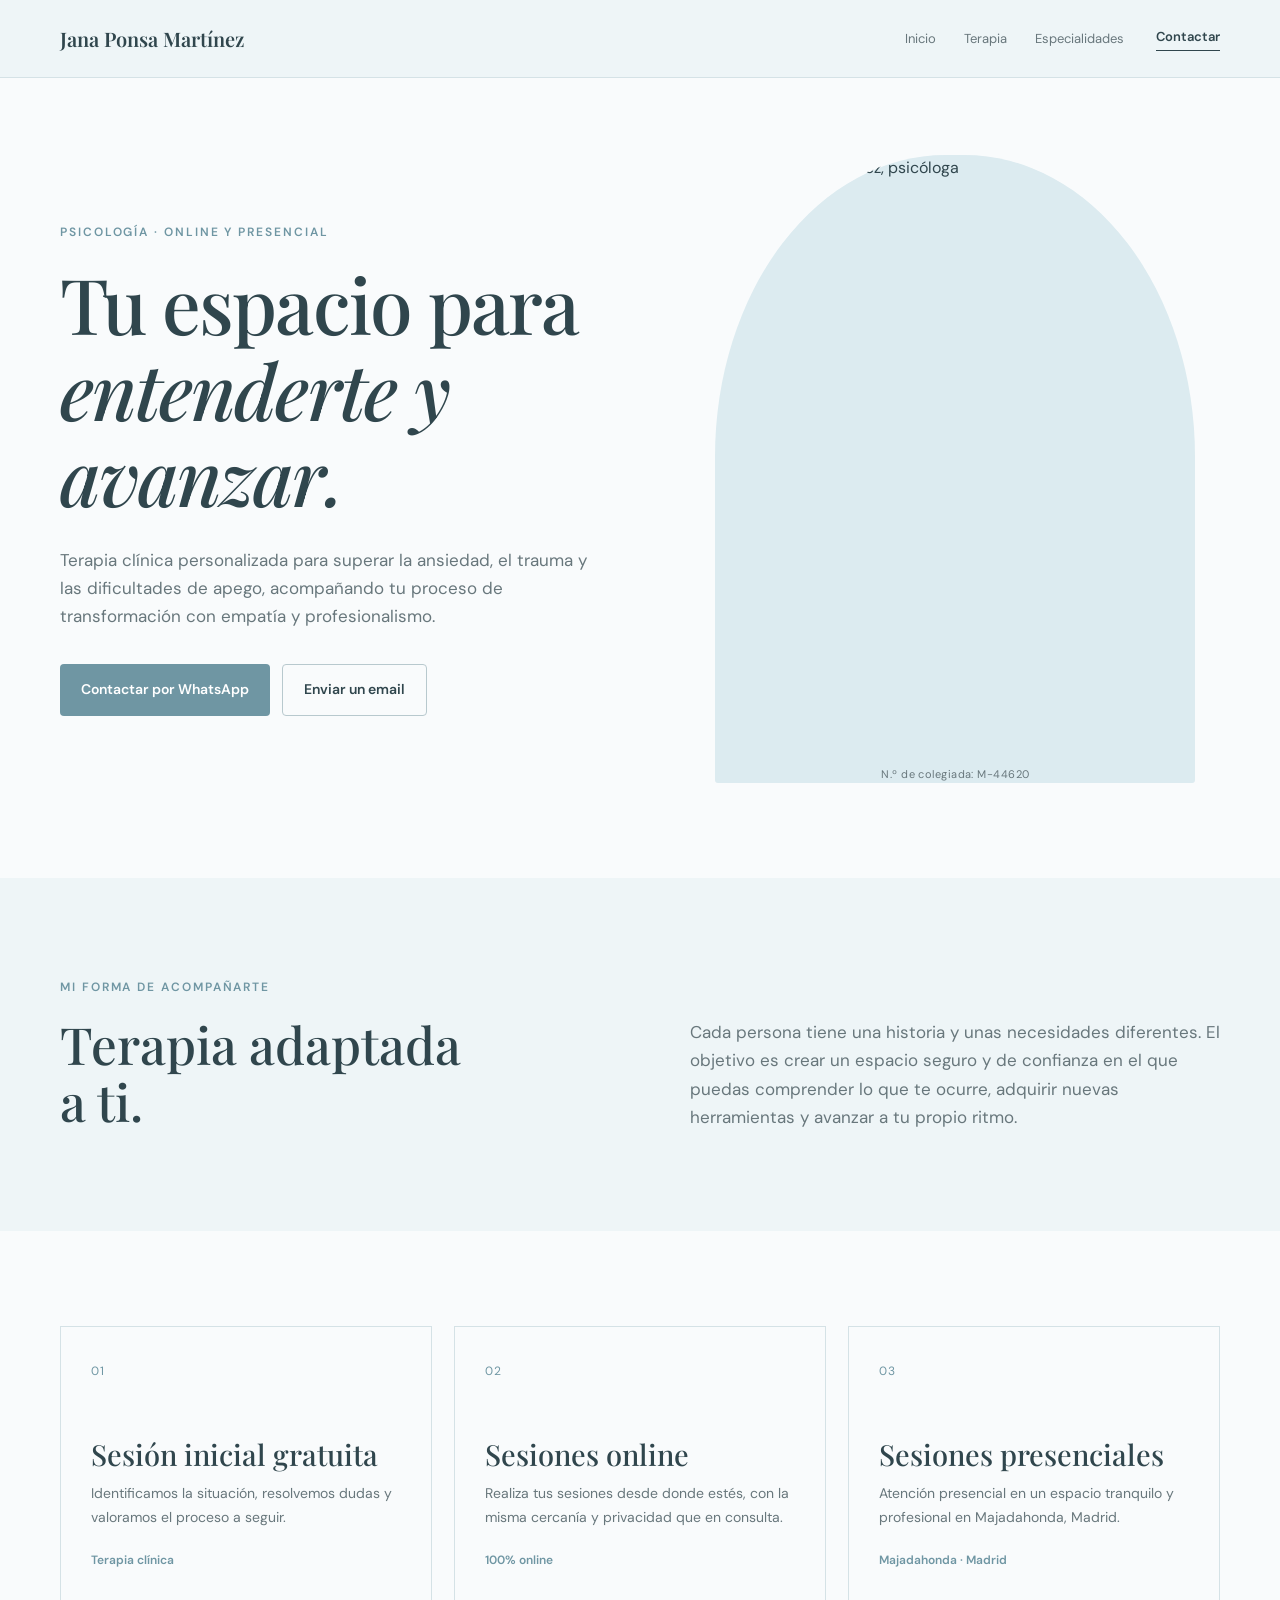
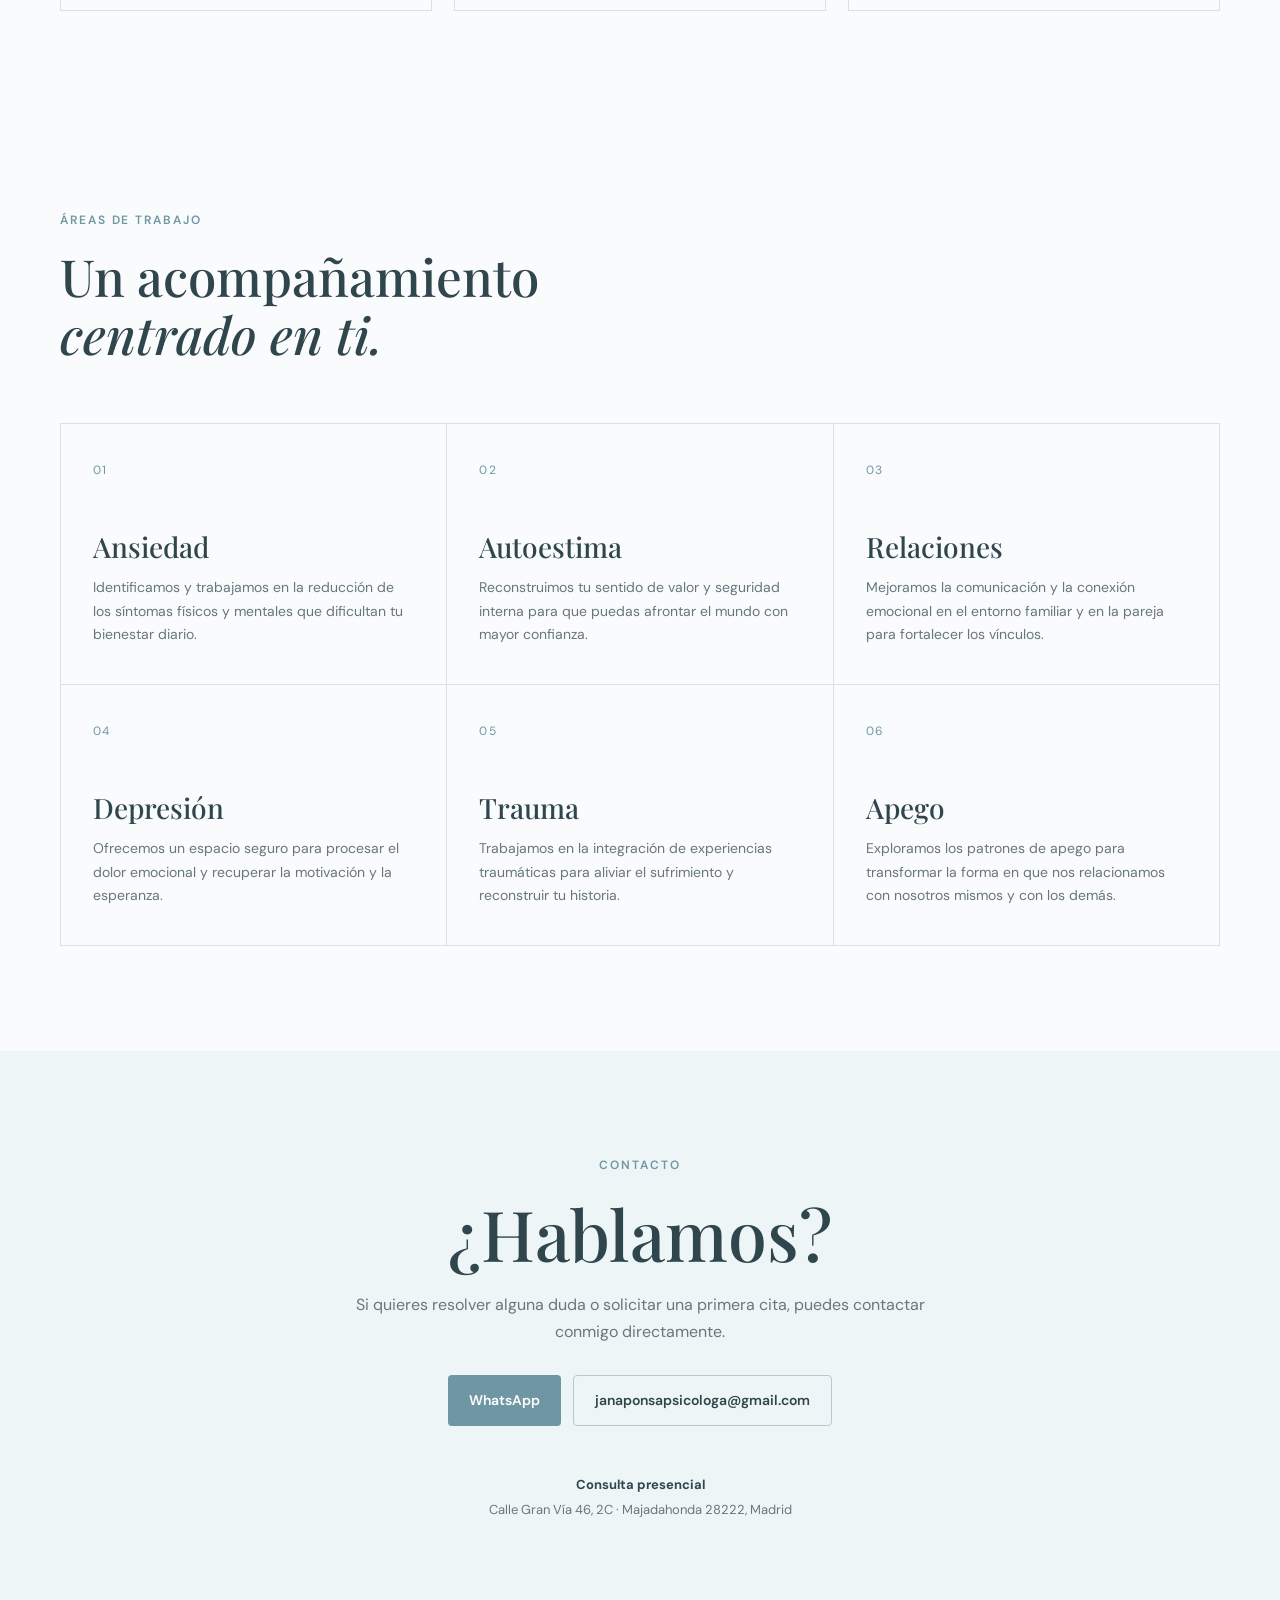
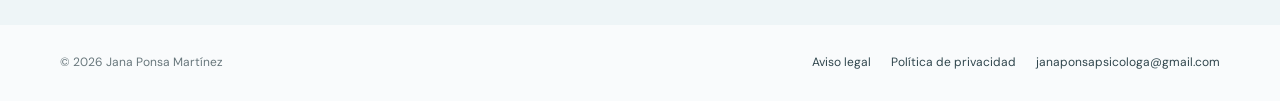
==== index.html @ 591b1817 "Add files via upload index.html + style.css" ====
<!DOCTYPE html>
<html lang="es">

<head>
    <meta charset="UTF-8">
    <meta name="viewport" content="width=device-width, initial-scale=1.0">

    <meta
        name="description"
        content="Jana Ponsa Martínez — Psicóloga. Terapia clínica online y presencial en Majadahonda, Madrid."
    >

    <title>Jana Ponsa Martínez | Psicóloga</title>

    <link rel="preconnect" href="https://fonts.googleapis.com">
    <link rel="preconnect" href="https://fonts.gstatic.com" crossorigin>

    <link
        href="https://fonts.googleapis.com/css2?family=DM+Sans:wght@400;500;600&family=Playfair+Display:wght@500;600&display=swap"
        rel="stylesheet"
    >

    <link rel="stylesheet" href="style.css">
</head>

<body>

    <!-- CABECERA / MENÚ -->
    <header class="nav">
        <a class="brand" href="#inicio">
            Jana Ponsa Martínez
        </a>

        <nav class="nav-menu">
            <a href="#inicio">Inicio</a>
            <a href="#terapia">Terapia</a>
            <a href="#especialidades">Especialidades</a>
        </nav>

        <a class="nav-contact" href="#contacto">
            Contactar
        </a>
    </header>

    <main>

        <!-- SECCIÓN PRINCIPAL -->
        <section class="hero" id="inicio">
            <div class="hero-copy">
                <p class="eyebrow">
                    PSICOLOGÍA · ONLINE Y PRESENCIAL
                </p>

                <h1>
                    Tu espacio para<br>
                    <em>entenderte y avanzar.</em>
                </h1>

                <p class="lead">
                    Terapia clínica personalizada para superar la ansiedad,
                    el trauma y las dificultades de apego, acompañando tu
                    proceso de transformación con empatía y profesionalismo.
                </p>

                <div class="actions">
                    <a
                        class="button primary"
                        href="https://w.app/janaponsa"
                        target="_blank"
                        rel="noopener"
                    >
                        Contactar por WhatsApp
                    </a>

                    <a
                        class="button secondary"
                        href="mailto:janaponsapsicologa@gmail.com"
                    >
                        Enviar un email
                    </a>
                </div>
            </div>

            <div class="hero-photo">
                <div class="photo-frame">
                    <img
                        src="assets/jana-ponsa.png"
                        alt="Jana Ponsa Martínez, psicóloga"
                    >

                    <p class="license-number">
                        N.º de colegiada: M-44620
                    </p>
                </div>
            </div>
        </section>

        <!-- INTRODUCCIÓN / FORMA DE TRABAJAR -->
        <section class="intro" id="terapia">
            <div>
                <p class="eyebrow">
                    MI FORMA DE ACOMPAÑARTE
                </p>

                <h2>
                    Terapia adaptada<br>
                    a ti.
                </h2>
            </div>

            <p class="intro-text">
                Cada persona tiene una historia y unas necesidades diferentes.
                El objetivo es crear un espacio seguro y de confianza en el
                que puedas comprender lo que te ocurre, adquirir nuevas
                herramientas y avanzar a tu propio ritmo.
            </p>
        </section>

        <!-- SERVICIOS / TIPO DE SESIONES -->
        <section class="services">
            <article class="service">
                <span class="number">01</span>

                <h3>Sesión inicial gratuita</h3>

                <p>
                    Identificamos la situación, resolvemos dudas y valoramos
                    el proceso a seguir.
                </p>

                <span class="tag">
                    Terapia clínica
                </span>
            </article>

            <article class="service">
                <span class="number">02</span>

                <h3>Sesiones online</h3>

                <p>
                    Realiza tus sesiones desde donde estés, con la misma
                    cercanía y privacidad que en consulta.
                </p>

                <span class="tag">
                    100% online
                </span>
            </article>

            <article class="service">
                <span class="number">03</span>

                <h3>Sesiones presenciales</h3>

                <p>
                    Atención presencial en un espacio tranquilo y profesional
                    en Majadahonda, Madrid.
                </p>

                <span class="tag">
                    Majadahonda · Madrid
                </span>
            </article>
        </section>

        <!-- ESPECIALIDADES -->
        <section class="specialties" id="especialidades">
            <div class="specialties-header">
                <p class="eyebrow">
                    ÁREAS DE TRABAJO
                </p>

                <h2>
                    Un acompañamiento<br>
                    <em>centrado en ti.</em>
                </h2>
            </div>

            <div class="specialties-grid">

                <article class="specialty">
                    <span class="number">01</span>

                    <h3>Ansiedad</h3>

                    <p>
                        Identificamos y trabajamos en la reducción de los
                        síntomas físicos y mentales que dificultan tu
                        bienestar diario.
                    </p>
                </article>

                <article class="specialty">
                    <span class="number">02</span>

                    <h3>Autoestima</h3>

                    <p>
                        Reconstruimos tu sentido de valor y seguridad interna
                        para que puedas afrontar el mundo con mayor confianza.
                    </p>
                </article>

                <article class="specialty">
                    <span class="number">03</span>

                    <h3>Relaciones</h3>

                    <p>
                        Mejoramos la comunicación y la conexión emocional
                        en el entorno familiar y en la pareja para fortalecer
                        los vínculos.
                    </p>
                </article>

                <article class="specialty">
                    <span class="number">04</span>

                    <h3>Depresión</h3>

                    <p>
                        Ofrecemos un espacio seguro para procesar el dolor
                        emocional y recuperar la motivación y la esperanza.
                    </p>
                </article>

                <article class="specialty">
                    <span class="number">05</span>

                    <h3>Trauma</h3>

                    <p>
                        Trabajamos en la integración de experiencias
                        traumáticas para aliviar el sufrimiento y reconstruir
                        tu historia.
                    </p>
                </article>

                <article class="specialty">
                    <span class="number">06</span>

                    <h3>Apego</h3>

                    <p>
                        Exploramos los patrones de apego para transformar
                        la forma en que nos relacionamos con nosotros mismos
                        y con los demás.
                    </p>
                </article>

            </div>
        </section>

        <!-- CONTACTO -->
        <section class="contact" id="contacto">
            <p class="eyebrow">
                CONTACTO
            </p>

            <h2>
                ¿Hablamos?
            </h2>

            <p>
                Si quieres resolver alguna duda o solicitar una primera cita,
                puedes contactar conmigo directamente.
            </p>

            <div class="actions centered">
                <a
                    class="button primary"
                    href="https://2.app/janaponsa"
                    target="_blank"
                    rel="noopener"
                >
                    WhatsApp
                </a>

                <a
                    class="button secondary"
                    href="mailto:janaponsapsicologa@gmail.com"
                >
                    janaponsapsicologa@gmail.com
                </a>
            </div>

            <div class="address">
                <strong>Consulta presencial</strong>

                <span>
                    Calle Gran Vía 46, 2C · Majadahonda 28222, Madrid
                </span>
            </div>
        </section>

    </main>

    <!-- PIE DE PÁGINA -->
    <footer>
        <span>
            © 2026 Jana Ponsa Martínez
        </span>

        <div class="footer-links">
            <a href="#aviso-legal">
                Aviso legal
            </a>

            <a href="#privacidad">
                Política de privacidad
            </a>

            <a href="mailto:janaponsapsicologa@gmail.com">
                janaponsapsicologa@gmail.com
            </a>
        </div>
    </footer>

    <!--
        PENDIENTE:
        Crear las páginas de Aviso Legal y Política de Privacidad.
    -->

</body>

</html>
---- style.css ----
/* ============================================================
   CONFIGURACIÓN GENERAL
   ============================================================ */

* {
    box-sizing: border-box;
}

html {
    scroll-behavior: smooth;
}

body {
    margin: 0;
    color: var(--ink);
    background: var(--paper);
    font-family: "DM Sans", sans-serif;
    line-height: 1.65;
}

a {
    color: inherit;
    text-decoration: none;
}


/* ============================================================
   PALETA DE COLORES
   ============================================================ */

:root {
    --ink: #30464D;
    --muted: #68777C;
    --cream: #EEF5F7;
    --paper: #F9FBFC;
    --sage: #DCEBF0;
    --sage-dark: #6F96A3;
    --line: #D5E2E6;
    --white: #FFFFFF;
}


/* ============================================================
   CABECERA / MENÚ
   ============================================================ */

.nav {
    position: fixed;
    top: 0;
    left: 0;
    z-index: 1000;

    width: 100%;
    height: 78px;
    padding: 0 max(24px, calc((100% - 1160px) / 2));

    display: flex;
    align-items: center;
    justify-content: space-between;

    background: rgba(238, 245, 247, 0.96);
    border-bottom: 1px solid var(--line);

    backdrop-filter: blur(8px);
}

.brand {
    font-family: "Playfair Display", serif;
    font-size: 20px;
    font-weight: 600;
    white-space: nowrap;
}

.nav-menu {
    display: flex;
    align-items: center;
    gap: 28px;

    margin-left: auto;
    margin-right: 32px;
}

.nav-menu a {
    font-size: 13px;
    color: var(--muted);
    transition: color 0.2s ease;
}

.nav-menu a:hover {
    color: var(--ink);
}

.nav-contact {
    padding-bottom: 2px;
    border-bottom: 1px solid var(--ink);

    font-size: 13px;
    font-weight: 600;
    white-space: nowrap;
}


/* ============================================================
   HERO
   ============================================================ */

.hero {
    width: min(1160px, calc(100% - 48px));
    min-height: 690px;
    margin: 0 auto;

    display: grid;
    grid-template-columns: 1.02fr 0.98fr;
    gap: 80px;
    align-items: center;

    padding: 155px 0 95px;
}

.eyebrow {
    margin: 0 0 18px;

    color: var(--sage-dark);

    font-size: 12px;
    font-weight: 600;
    letter-spacing: 0.16em;
}

h1,
h2,
h3 {
    margin-top: 0;

    font-family: "Playfair Display", serif;
    font-weight: 500;
    line-height: 1.12;
}

h1 {
    max-width: 650px;
    margin-bottom: 28px;

    font-size: clamp(48px, 6vw, 78px);
    letter-spacing: -0.025em;
}

h1 em,
h2 em {
    font-style: italic;
    font-weight: 500;
}

.lead {
    max-width: 590px;
    margin-bottom: 34px;

    color: var(--muted);
    font-size: 17px;
}


/* ============================================================
   BOTONES
   ============================================================ */

.actions {
    display: flex;
    flex-wrap: wrap;
    gap: 12px;
}

.button {
    display: inline-flex;
    min-height: 50px;

    align-items: center;
    justify-content: center;

    padding: 13px 21px;
    border-radius: 4px;

    font-size: 14px;
    font-weight: 600;

    transition:
        transform 0.2s ease,
        opacity 0.2s ease,
        background 0.2s ease;
}

.button:hover {
    transform: translateY(-2px);
    opacity: 0.9;
}

.primary {
    color: var(--white);
    background: var(--sage-dark);
}

.primary:hover {
    background: #5F8795;
}

.secondary {
    border: 1px solid #B8C9CE;
    background: transparent;
}


/* ============================================================
   FOTOGRAFÍA
   ============================================================ */

.hero-photo {
    display: flex;
    justify-content: center;
}

.photo-frame {
    position: relative;

    width: min(100%, 480px);
    aspect-ratio: 4 / 5;

    overflow: visible;

    background: var(--sage);
    border-radius: 48% 48% 3px 3px;
}

.photo-frame img {
    display: block;

    width: 100%;
    height: 100%;

    object-fit: cover;
    object-position: center 28%;

    border-radius: 48% 48% 3px 3px;
}


/* ============================================================
   NÚMERO DE COLEGIADA
   ============================================================ */

.license-number {
    margin: 10px 0 0;

    text-align: center;

    color: var(--muted);

    font-size: 11px;
    letter-spacing: 0.04em;
}


/* ============================================================
   INTRODUCCIÓN
   ============================================================ */

.intro {
    display: grid;
    grid-template-columns: 1fr 1fr;
    gap: 100px;

    padding: 100px max(24px, calc((100% - 1160px) / 2));

    background: var(--cream);
}

.intro h2,
.specialties h2 {
    margin-bottom: 0;
    font-size: clamp(40px, 4vw, 58px);
}

.intro-text {
    align-self: end;

    max-width: 570px;
    margin: 0;

    color: var(--muted);
    font-size: 17px;
}


/* ============================================================
   SERVICIOS
   ============================================================ */

.services {
    width: min(1160px, calc(100% - 48px));
    margin: 0 auto;
    padding: 95px 0;

    display: grid;
    grid-template-columns: repeat(3, 1fr);
    gap: 22px;
}

.service {
    min-height: 285px;
    padding: 30px;

    border: 1px solid var(--line);
    background: var(--paper);

    transition:
        transform 0.2s ease,
        border-color 0.2s ease;
}

.service:hover {
    transform: translateY(-4px);
    border-color: #B8CDD3;
}

.number {
    color: var(--sage-dark);
    font-size: 12px;
    letter-spacing: 0.12em;
}

.service h3 {
    margin: 55px 0 12px;
    font-size: 29px;
}

.service p {
    margin: 0;

    color: var(--muted);
    font-size: 14px;
}

.tag {
    display: inline-block;
    margin-top: 22px;

    color: var(--sage-dark);

    font-size: 12px;
    font-weight: 600;
}


/* ============================================================
   ESPECIALIDADES
   ============================================================ */

.specialties {
    padding: 105px max(24px, calc((100% - 1160px) / 2));

    background: var(--paper);
}

.specialties-header {
    margin-bottom: 60px;
}

.specialties-grid {
    display: grid;
    grid-template-columns: repeat(3, 1fr);
    gap: 1px;

    border: 1px solid var(--line);
    background: var(--line);
}

.specialty {
    min-height: 260px;
    padding: 32px;

    background: var(--paper);
}

.specialty h3 {
    margin: 48px 0 14px;
    font-size: 28px;
}

.specialty p {
    max-width: 330px;
    margin: 0;

    color: var(--muted);

    font-size: 14px;
    line-height: 1.7;
}


/* ============================================================
   CONTACTO
   ============================================================ */

.contact {
    padding: 105px 24px;

    text-align: center;

    background: var(--cream);
}

.contact h2 {
    margin-bottom: 20px;
    font-size: clamp(48px, 6vw, 70px);
}

.contact > p:not(.eyebrow) {
    max-width: 610px;
    margin: 0 auto 30px;

    color: var(--muted);
}

.centered {
    justify-content: center;
}

.address {
    display: flex;
    flex-direction: column;
    gap: 3px;

    margin-top: 48px;

    color: var(--muted);
    font-size: 13px;
}

.address strong {
    color: var(--ink);
}


/* ============================================================
   FOOTER
   ============================================================ */

footer {
    width: min(1160px, calc(100% - 48px));
    margin: 0 auto;
    padding: 28px 0;

    display: flex;
    align-items: center;
    justify-content: space-between;
    gap: 20px;

    color: var(--muted);
    font-size: 12px;
}

.footer-links {
    display: flex;
    align-items: center;
    gap: 20px;
    flex-wrap: wrap;
}

.footer-links a {
    color: var(--ink);
}

.footer-links a:hover {
    color: var(--sage-dark);
}


/* ============================================================
   ADAPTACIÓN A MÓVILES
   ============================================================ */

@media (max-width: 900px) {
    .nav-menu {
        gap: 15px;
        margin-right: 18px;
    }

    .nav-menu a {
        font-size: 12px;
    }
}

@media (max-width: 800px) {

    /* CABECERA EN MÓVIL */
    .nav {
        height: 70px;
        padding: 0 16px;
    }

    .brand {
        font-size: 17px;
    }

    .nav-menu {
        display: none;
    }

    .nav-contact {
        font-size: 12px;
    }


    /* HERO EN MÓVIL */
    .hero {
        width: min(calc(100% - 32px), 1160px);

        grid-template-columns: 1fr;
        gap: 45px;

        padding: 120px 0 75px;
    }

    h1 {
        font-size: clamp(45px, 13vw, 64px);
    }

    .hero-photo {
        order: -1;
    }

    .photo-frame {
        width: min(100%, 390px);
    }


    /* INTRO EN MÓVIL */
    .intro {
        grid-template-columns: 1fr;
        gap: 35px;

        padding: 75px 24px;
    }


    /* SERVICIOS EN MÓVIL */
    .services {
        grid-template-columns: 1fr;
        padding: 70px 0;
    }

    .service {
        min-height: auto;
    }

    .service h3 {
        margin-top: 40px;
    }


    /* ESPECIALIDADES EN MÓVIL */
    .specialties {
        padding: 75px 24px;
    }

    .specialties-grid {
        grid-template-columns: 1fr;
    }

    .specialty {
        min-height: auto;
    }


    /* CONTACTO EN MÓVIL */
    .contact {
        padding: 80px 20px;
    }


    /* FOOTER EN MÓVIL */
    footer {
        width: min(calc(100% - 32px), 1160px);

        flex-direction: column;
        align-items: flex-start;
    }

    .footer-links {
        flex-direction: column;
        align-items: flex-start;
        gap: 10px;
    }
}
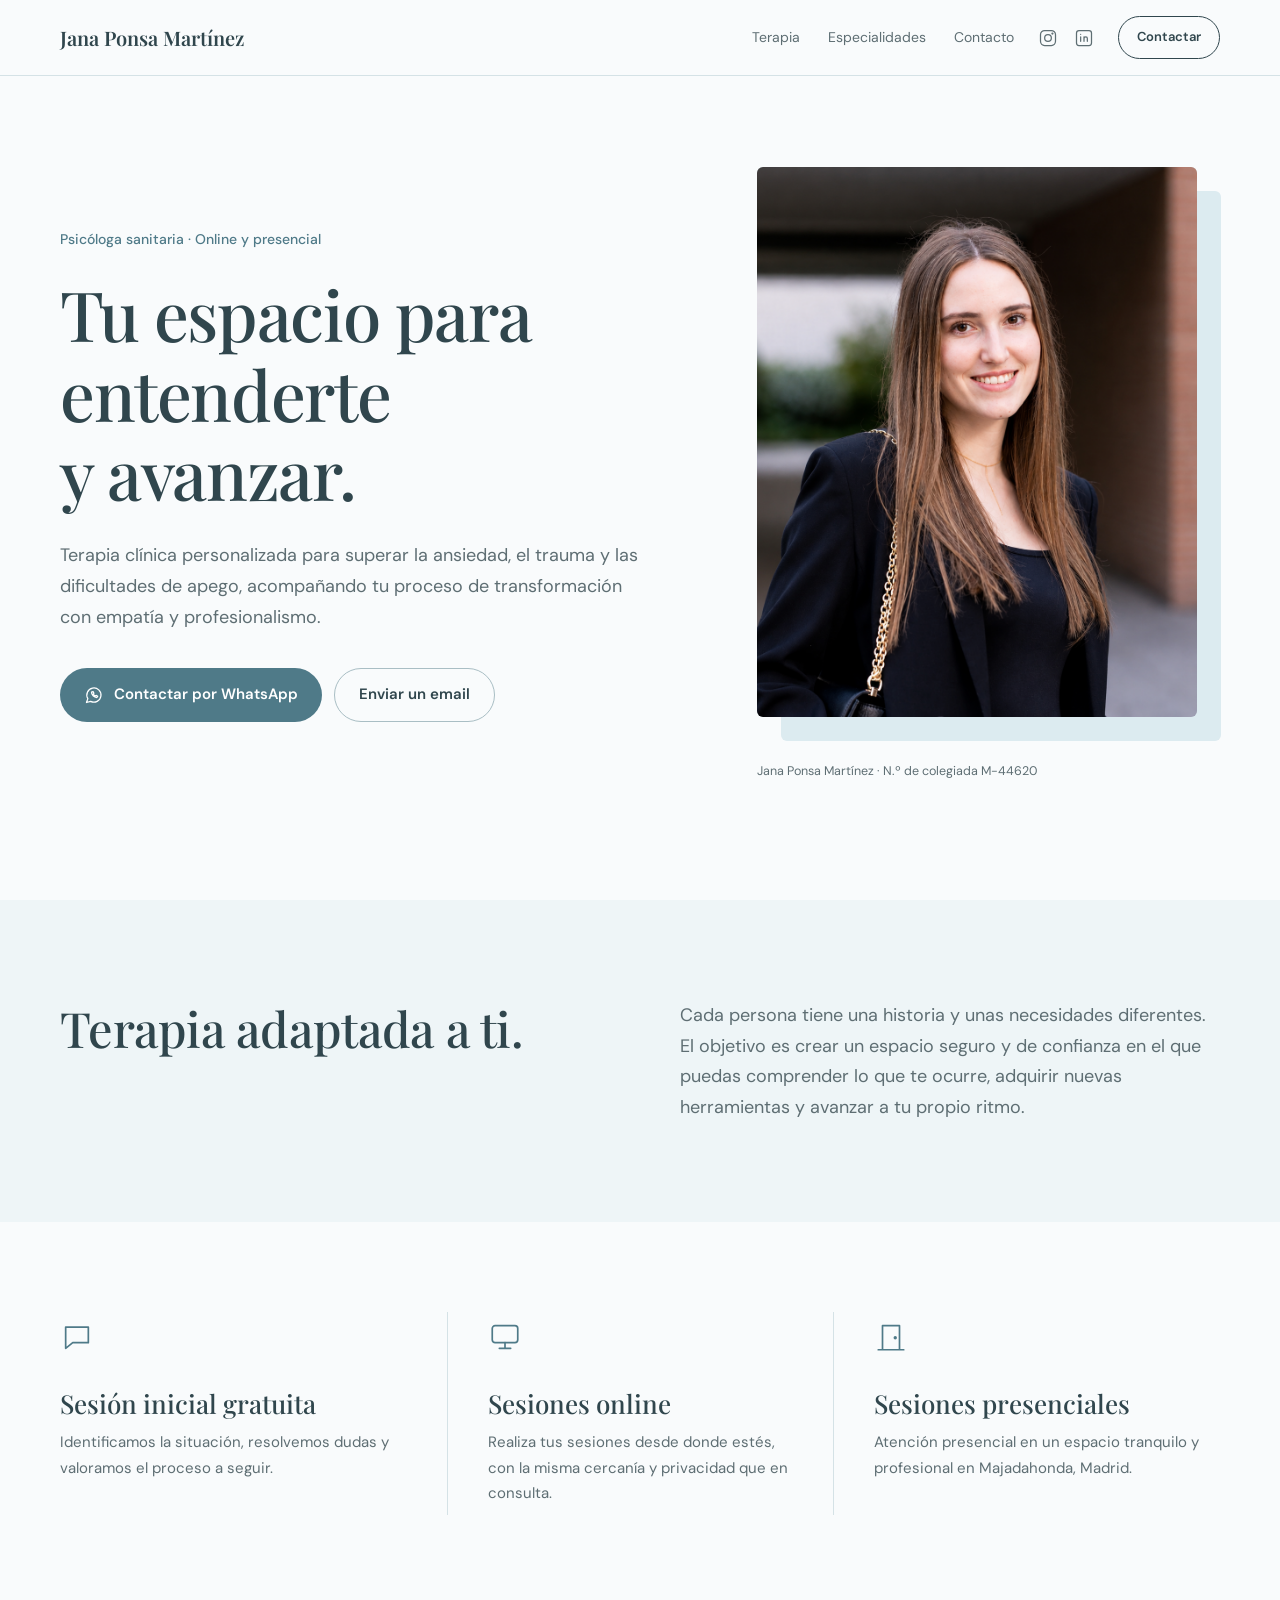
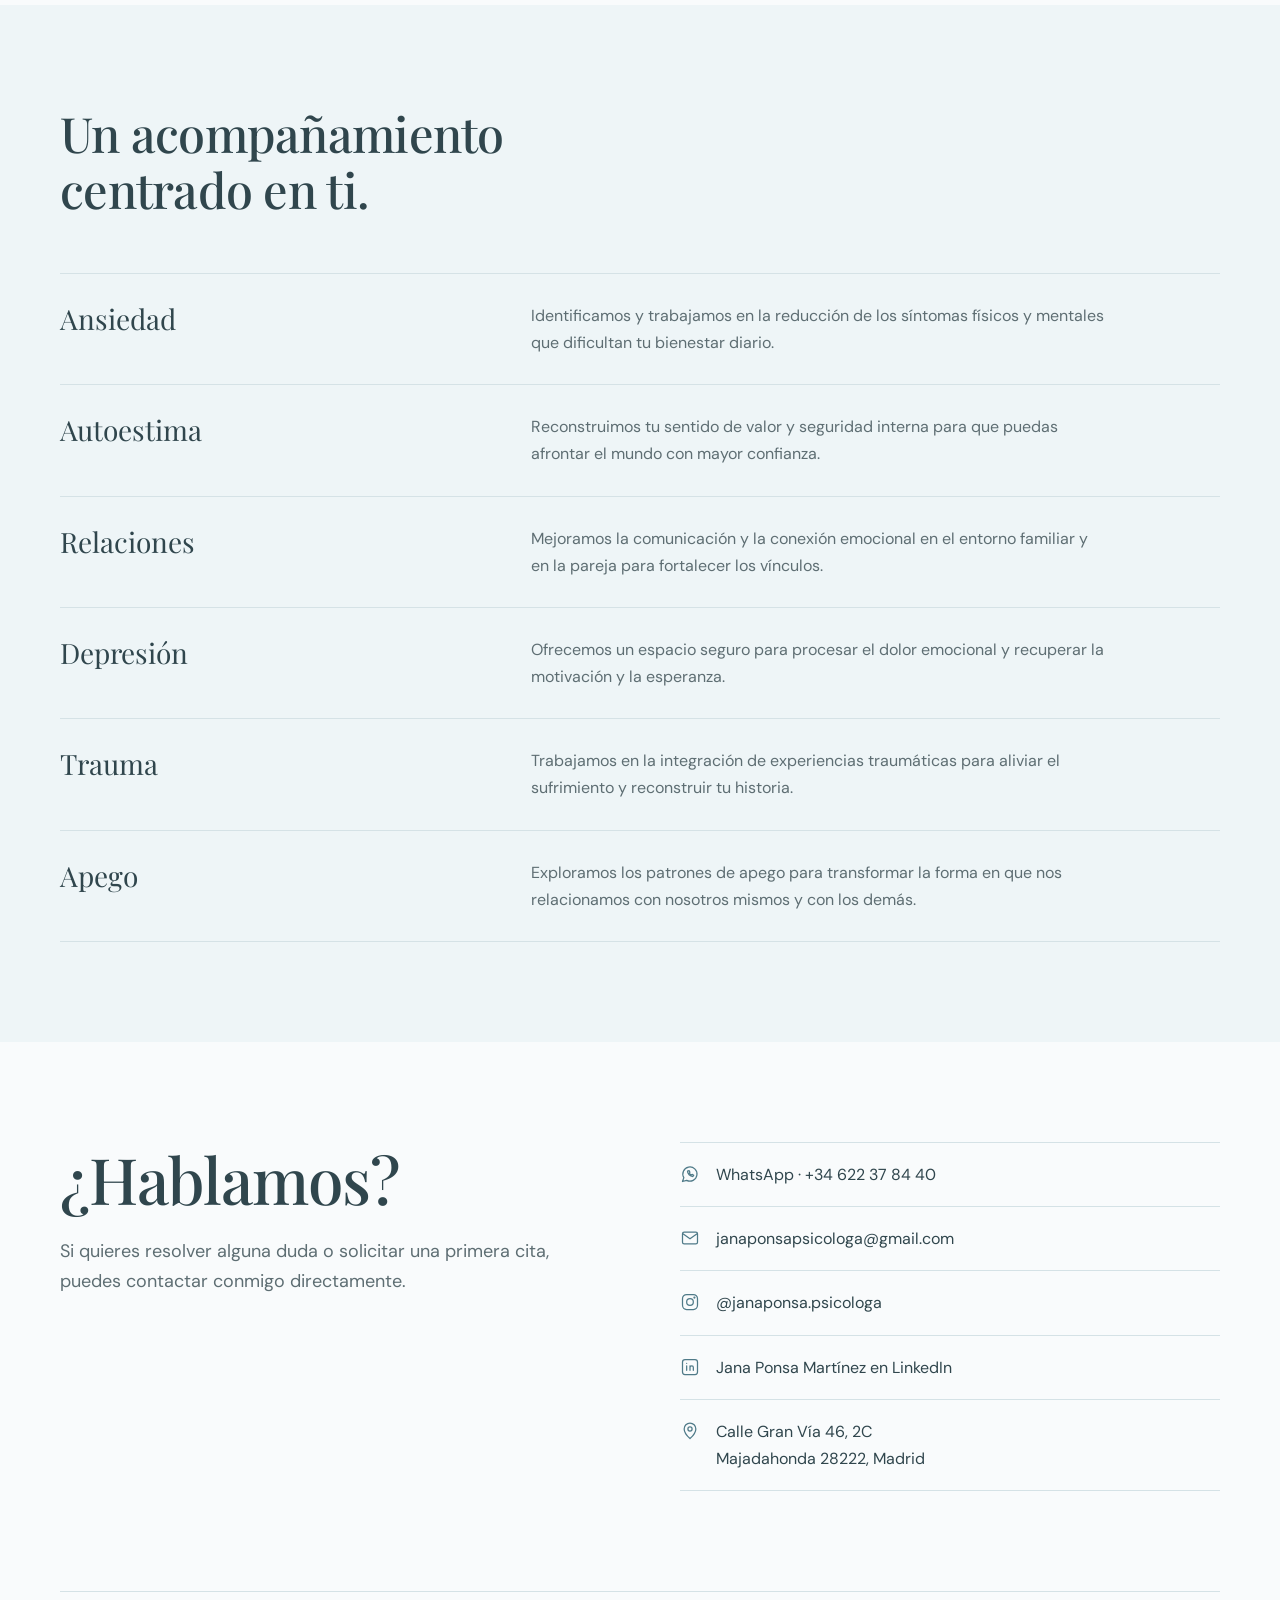
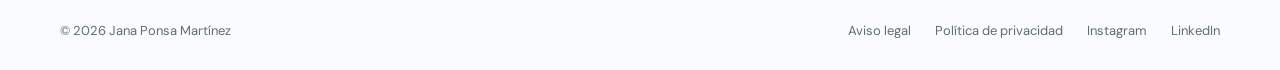
==== commit 9a43a392: "lavado de cara + privacidad y aviso" ====
--- a/index.html
+++ b/index.html
@@ -1,114 +1,74 @@
 <!DOCTYPE html>
 <html lang="es">
-
 <head>
     <meta charset="UTF-8">
     <meta name="viewport" content="width=device-width, initial-scale=1.0">
-
-    <meta
-        name="description"
-        content="Jana Ponsa Martínez — Psicóloga. Terapia clínica online y presencial en Majadahonda, Madrid."
-    >
-
+    <meta name="description" content="Jana Ponsa Martínez — Psicóloga. Terapia clínica online y presencial en Majadahonda, Madrid.">
     <title>Jana Ponsa Martínez | Psicóloga</title>
-
     <link rel="preconnect" href="https://fonts.googleapis.com">
     <link rel="preconnect" href="https://fonts.gstatic.com" crossorigin>
-
-    <link
-        href="https://fonts.googleapis.com/css2?family=DM+Sans:wght@400;500;600&family=Playfair+Display:wght@500;600&display=swap"
-        rel="stylesheet"
-    >
-
+    <link href="https://fonts.googleapis.com/css2?family=DM+Sans:wght@400;500;600&family=Playfair+Display:wght@500;600&display=swap" rel="stylesheet">
+    <link rel="icon" href="favicon.svg" type="image/svg+xml">
     <link rel="stylesheet" href="style.css">
 </head>
-
 <body>
 
-    <!-- CABECERA / MENÚ -->
+    <!-- Iconos reutilizables -->
+    <svg width="0" height="0" style="position:absolute" aria-hidden="true">
+        <symbol id="i-wa" viewBox="0 0 24 24"><path d="M3 21l1.6-4.6A8.5 8.5 0 1 1 8 19.6L3 21z"/><path d="M9 8.5c0 3.5 3 6.5 6.5 6.5l1-1.5-2-1-1 .7c-1-.5-1.8-1.300-2.300-2.300l.7-1-1-2L9 8.500z"/></symbol>
+        <symbol id="i-ig" viewBox="0 0 24 24"><rect x="3" y="3" width="18" height="18" rx="5"/><circle cx="12" cy="12" r="4"/><circle cx="17.300" cy="6.700" r=".6"/></symbol>
+        <symbol id="i-in" viewBox="0 0 24 24"><rect x="3" y="3" width="18" height="18" rx="3"/><path d="M8 10.500V16M8 7.500v.01M12 16v-5.500M12 12.500c0-1.400 1-2 2.200-2S16 11.200 16 12.700V16"/></symbol>
+        <symbol id="i-mail" viewBox="0 0 24 24"><rect x="3" y="5" width="18" height="14" rx="2"/><path d="M3.500 7l8.500 6 8.500-6"/></symbol>
+        <symbol id="i-pin" viewBox="0 0 24 24"><path d="M12 21s7-6.100 7-11.500A7 7 0 0 0 5 9.500C5 14.900 12 21 12 21z"/><circle cx="12" cy="9.500" r="2.500"/></symbol>
+        <symbol id="i-chat" viewBox="0 0 24 24"><path d="M4 5h16v11H9l-5 4V5z"/></symbol>
+        <symbol id="i-screen" viewBox="0 0 24 24"><rect x="3" y="4" width="18" height="12" rx="2"/><path d="M8 20h8M12 16v4"/></symbol>
+        <symbol id="i-door" viewBox="0 0 24 24"><path d="M6 21V4h12v17M3 21h18"/><circle cx="15" cy="12.500" r=".6"/></symbol>
+    </svg>
+
     <header class="nav">
-        <a class="brand" href="#inicio">
-            Jana Ponsa Martínez
-        </a>
-
-        <nav class="nav-menu">
-            <a href="#inicio">Inicio</a>
+        <a class="brand" href="#inicio">Jana Ponsa Martínez</a>
+        <nav class="nav-menu" aria-label="Principal">
             <a href="#terapia">Terapia</a>
             <a href="#especialidades">Especialidades</a>
+            <a href="#contacto">Contacto</a>
         </nav>
-
-        <a class="nav-contact" href="#contacto">
-            Contactar
+        <a class="social" href="https://www.instagram.com/janaponsa.psicologa/" target="_blank" rel="noopener" aria-label="Instagram de Jana Ponsa">
+            <svg class="ico"><use href="#i-ig"/></svg>
         </a>
+        <a class="social" href="https://www.linkedin.com/in/jana-ponsa-mart%C3%ADnez/" target="_blank" rel="noopener" aria-label="LinkedIn de Jana Ponsa">
+            <svg class="ico"><use href="#i-in"/></svg>
+        </a>
+        <a class="nav-contact" href="#contacto">Contactar</a>
     </header>
 
     <main>
 
-        <!-- SECCIÓN PRINCIPAL -->
         <section class="hero" id="inicio">
             <div class="hero-copy">
-                <p class="eyebrow">
-                    PSICOLOGÍA · ONLINE Y PRESENCIAL
-                </p>
-
-                <h1>
-                    Tu espacio para<br>
-                    <em>entenderte y avanzar.</em>
-                </h1>
-
+                <p class="kicker">Psicóloga sanitaria · Online y presencial</p>
+                <h1>Tu espacio para entenderte y avanzar.</h1>
                 <p class="lead">
                     Terapia clínica personalizada para superar la ansiedad,
                     el trauma y las dificultades de apego, acompañando tu
                     proceso de transformación con empatía y profesionalismo.
                 </p>
-
                 <div class="actions">
-                    <a
-                        class="button primary"
-                        href="https://w.app/janaponsa"
-                        target="_blank"
-                        rel="noopener"
-                    >
-                        Contactar por WhatsApp
+                    <a class="button primary" href="https://wa.me/34622378440" target="_blank" rel="noopener">
+                        <svg class="ico"><use href="#i-wa"/></svg> Contactar por WhatsApp
                     </a>
-
-                    <a
-                        class="button secondary"
-                        href="mailto:janaponsapsicologa@gmail.com"
-                    >
-                        Enviar un email
-                    </a>
+                    <a class="button secondary" href="mailto:janaponsapsicologa@gmail.com">Enviar un email</a>
                 </div>
             </div>
 
-            <div class="hero-photo">
-                <div class="photo-frame">
-                    <img
-                        src="assets/jana-ponsa.png"
-                        alt="Jana Ponsa Martínez, psicóloga"
-                    >
-
-                    <p class="license-number">
-                        N.º de colegiada: M-44620
-                    </p>
-                </div>
-            </div>
+            <figure class="hero-photo">
+                <img src="assets/jana-ponsa.png" alt="Jana Ponsa Martínez, psicóloga">
+                <figcaption>Jana Ponsa Martínez · N.º de colegiada M-44620</figcaption>
+            </figure>
         </section>
 
-        <!-- INTRODUCCIÓN / FORMA DE TRABAJAR -->
         <section class="intro" id="terapia">
-            <div>
-                <p class="eyebrow">
-                    MI FORMA DE ACOMPAÑARTE
-                </p>
-
-                <h2>
-                    Terapia adaptada<br>
-                    a ti.
-                </h2>
-            </div>
-
-            <p class="intro-text">
+            <h2>Terapia adaptada a ti.</h2>
+            <p>
                 Cada persona tiene una historia y unas necesidades diferentes.
                 El objetivo es crear un espacio seguro y de confianza en el
                 que puedas comprender lo que te ocurre, adquirir nuevas
@@ -116,212 +76,61 @@
             </p>
         </section>
 
-        <!-- SERVICIOS / TIPO DE SESIONES -->
-        <section class="services">
-            <article class="service">
-                <span class="number">01</span>
-
+        <section class="services" aria-label="Tipos de sesión">
+            <article>
+                <svg class="ico big"><use href="#i-chat"/></svg>
                 <h3>Sesión inicial gratuita</h3>
-
-                <p>
-                    Identificamos la situación, resolvemos dudas y valoramos
-                    el proceso a seguir.
-                </p>
-
-                <span class="tag">
-                    Terapia clínica
-                </span>
+                <p>Identificamos la situación, resolvemos dudas y valoramos el proceso a seguir.</p>
             </article>
-
-            <article class="service">
-                <span class="number">02</span>
-
+            <article>
+                <svg class="ico big"><use href="#i-screen"/></svg>
                 <h3>Sesiones online</h3>
-
-                <p>
-                    Realiza tus sesiones desde donde estés, con la misma
-                    cercanía y privacidad que en consulta.
-                </p>
-
-                <span class="tag">
-                    100% online
-                </span>
+                <p>Realiza tus sesiones desde donde estés, con la misma cercanía y privacidad que en consulta.</p>
             </article>
-
-            <article class="service">
-                <span class="number">03</span>
-
+            <article>
+                <svg class="ico big"><use href="#i-door"/></svg>
                 <h3>Sesiones presenciales</h3>
-
-                <p>
-                    Atención presencial en un espacio tranquilo y profesional
-                    en Majadahonda, Madrid.
-                </p>
-
-                <span class="tag">
-                    Majadahonda · Madrid
-                </span>
+                <p>Atención presencial en un espacio tranquilo y profesional en Majadahonda, Madrid.</p>
             </article>
         </section>
 
-        <!-- ESPECIALIDADES -->
         <section class="specialties" id="especialidades">
-            <div class="specialties-header">
-                <p class="eyebrow">
-                    ÁREAS DE TRABAJO
-                </p>
-
-                <h2>
-                    Un acompañamiento<br>
-                    <em>centrado en ti.</em>
-                </h2>
-            </div>
-
-            <div class="specialties-grid">
-
-                <article class="specialty">
-                    <span class="number">01</span>
-
-                    <h3>Ansiedad</h3>
-
-                    <p>
-                        Identificamos y trabajamos en la reducción de los
-                        síntomas físicos y mentales que dificultan tu
-                        bienestar diario.
-                    </p>
-                </article>
-
-                <article class="specialty">
-                    <span class="number">02</span>
-
-                    <h3>Autoestima</h3>
-
-                    <p>
-                        Reconstruimos tu sentido de valor y seguridad interna
-                        para que puedas afrontar el mundo con mayor confianza.
-                    </p>
-                </article>
-
-                <article class="specialty">
-                    <span class="number">03</span>
-
-                    <h3>Relaciones</h3>
-
-                    <p>
-                        Mejoramos la comunicación y la conexión emocional
-                        en el entorno familiar y en la pareja para fortalecer
-                        los vínculos.
-                    </p>
-                </article>
-
-                <article class="specialty">
-                    <span class="number">04</span>
-
-                    <h3>Depresión</h3>
-
-                    <p>
-                        Ofrecemos un espacio seguro para procesar el dolor
-                        emocional y recuperar la motivación y la esperanza.
-                    </p>
-                </article>
-
-                <article class="specialty">
-                    <span class="number">05</span>
-
-                    <h3>Trauma</h3>
-
-                    <p>
-                        Trabajamos en la integración de experiencias
-                        traumáticas para aliviar el sufrimiento y reconstruir
-                        tu historia.
-                    </p>
-                </article>
-
-                <article class="specialty">
-                    <span class="number">06</span>
-
-                    <h3>Apego</h3>
-
-                    <p>
-                        Exploramos los patrones de apego para transformar
-                        la forma en que nos relacionamos con nosotros mismos
-                        y con los demás.
-                    </p>
-                </article>
-
-            </div>
+            <h2>Un acompañamiento centrado en ti.</h2>
+            <dl>
+                <div><dt>Ansiedad</dt><dd>Identificamos y trabajamos en la reducción de los síntomas físicos y mentales que dificultan tu bienestar diario.</dd></div>
+                <div><dt>Autoestima</dt><dd>Reconstruimos tu sentido de valor y seguridad interna para que puedas afrontar el mundo con mayor confianza.</dd></div>
+                <div><dt>Relaciones</dt><dd>Mejoramos la comunicación y la conexión emocional en el entorno familiar y en la pareja para fortalecer los vínculos.</dd></div>
+                <div><dt>Depresión</dt><dd>Ofrecemos un espacio seguro para procesar el dolor emocional y recuperar la motivación y la esperanza.</dd></div>
+                <div><dt>Trauma</dt><dd>Trabajamos en la integración de experiencias traumáticas para aliviar el sufrimiento y reconstruir tu historia.</dd></div>
+                <div><dt>Apego</dt><dd>Exploramos los patrones de apego para transformar la forma en que nos relacionamos con nosotros mismos y con los demás.</dd></div>
+            </dl>
         </section>
 
-        <!-- CONTACTO -->
         <section class="contact" id="contacto">
-            <p class="eyebrow">
-                CONTACTO
-            </p>
-
-            <h2>
-                ¿Hablamos?
-            </h2>
-
-            <p>
-                Si quieres resolver alguna duda o solicitar una primera cita,
-                puedes contactar conmigo directamente.
-            </p>
-
-            <div class="actions centered">
-                <a
-                    class="button primary"
-                    href="https://2.app/janaponsa"
-                    target="_blank"
-                    rel="noopener"
-                >
-                    WhatsApp
-                </a>
-
-                <a
-                    class="button secondary"
-                    href="mailto:janaponsapsicologa@gmail.com"
-                >
-                    janaponsapsicologa@gmail.com
-                </a>
+            <div>
+                <h2>¿Hablamos?</h2>
+                <p>Si quieres resolver alguna duda o solicitar una primera cita, puedes contactar conmigo directamente.</p>
             </div>
-
-            <div class="address">
-                <strong>Consulta presencial</strong>
-
-                <span>
-                    Calle Gran Vía 46, 2C · Majadahonda 28222, Madrid
-                </span>
-            </div>
+            <ul class="contact-list">
+                <li><svg class="ico"><use href="#i-wa"/></svg><a href="https://wa.me/34622378440" target="_blank" rel="noopener">WhatsApp · +34 622 37 84 40</a></li>
+                <li><svg class="ico"><use href="#i-mail"/></svg><a href="mailto:janaponsapsicologa@gmail.com">janaponsapsicologa@gmail.com</a></li>
+                <li><svg class="ico"><use href="#i-ig"/></svg><a href="https://www.instagram.com/janaponsa.psicologa/" target="_blank" rel="noopener">@janaponsa.psicologa</a></li>
+                <li><svg class="ico"><use href="#i-in"/></svg><a href="https://www.linkedin.com/in/jana-ponsa-mart%C3%ADnez/" target="_blank" rel="noopener">Jana Ponsa Martínez en LinkedIn</a></li>
+                <li><svg class="ico"><use href="#i-pin"/></svg><span>Calle Gran Vía 46, 2C<br>Majadahonda 28222, Madrid</span></li>
+            </ul>
         </section>
 
     </main>
 
-    <!-- PIE DE PÁGINA -->
     <footer>
-        <span>
-            © 2026 Jana Ponsa Martínez
-        </span>
-
+        <span>© 2026 Jana Ponsa Martínez</span>
         <div class="footer-links">
-            <a href="#aviso-legal">
-                Aviso legal
-            </a>
-
-            <a href="#privacidad">
-                Política de privacidad
-            </a>
-
-            <a href="mailto:janaponsapsicologa@gmail.com">
-                janaponsapsicologa@gmail.com
-            </a>
+            <a href="aviso-legal.html">Aviso legal</a>
+            <a href="privacidad.html">Política de privacidad</a>
+            <a href="https://www.instagram.com/janaponsa.psicologa/" target="_blank" rel="noopener">Instagram</a>
+            <a href="https://www.linkedin.com/in/jana-ponsa-mart%C3%ADnez/" target="_blank" rel="noopener">LinkedIn</a>
         </div>
     </footer>
 
-    <!--
-        PENDIENTE:
-        Crear las páginas de Aviso Legal y Política de Privacidad.
-    -->
-
 </body>
-
-</html>+</html>
--- a/style.css
+++ b/style.css
@@ -1,13 +1,17 @@
-/* ============================================================
-   CONFIGURACIÓN GENERAL
-   ============================================================ */
+/* ===== BASE ===== */
+* { box-sizing: border-box; }
+html { scroll-behavior: smooth; scroll-padding-top: 90px; }
 
-* {
-    box-sizing: border-box;
-}
-
-html {
-    scroll-behavior: smooth;
+:root {
+    --ink: #30464D;
+    --muted: #5E6E73;
+    --cream: #EEF5F7;
+    --paper: #F9FBFC;
+    --sage: #DCEBF0;
+    --sage-dark: #6F96A3;
+    --accent: #4F7A88;   /* versión más oscura para texto/botón: mejor contraste */
+    --line: #D5E2E6;
+    --wrap: min(1160px, calc(100% - 48px));
 }
 
 body {
@@ -15,579 +19,176 @@
     color: var(--ink);
     background: var(--paper);
     font-family: "DM Sans", sans-serif;
-    line-height: 1.65;
-}
-
-a {
-    color: inherit;
-    text-decoration: none;
-}
-
-
-/* ============================================================
-   PALETA DE COLORES
-   ============================================================ */
-
-:root {
-    --ink: #30464D;
-    --muted: #68777C;
-    --cream: #EEF5F7;
-    --paper: #F9FBFC;
-    --sage: #DCEBF0;
-    --sage-dark: #6F96A3;
-    --line: #D5E2E6;
-    --white: #FFFFFF;
-}
-
-
-/* ============================================================
-   CABECERA / MENÚ
-   ============================================================ */
-
-.nav {
-    position: fixed;
-    top: 0;
-    left: 0;
-    z-index: 1000;
-
-    width: 100%;
-    height: 78px;
-    padding: 0 max(24px, calc((100% - 1160px) / 2));
-
-    display: flex;
-    align-items: center;
-    justify-content: space-between;
-
-    background: rgba(238, 245, 247, 0.96);
-    border-bottom: 1px solid var(--line);
-
-    backdrop-filter: blur(8px);
-}
-
-.brand {
-    font-family: "Playfair Display", serif;
-    font-size: 20px;
-    font-weight: 600;
-    white-space: nowrap;
-}
-
-.nav-menu {
-    display: flex;
-    align-items: center;
-    gap: 28px;
-
-    margin-left: auto;
-    margin-right: 32px;
-}
-
-.nav-menu a {
-    font-size: 13px;
-    color: var(--muted);
-    transition: color 0.2s ease;
-}
-
-.nav-menu a:hover {
-    color: var(--ink);
-}
-
-.nav-contact {
-    padding-bottom: 2px;
-    border-bottom: 1px solid var(--ink);
-
-    font-size: 13px;
-    font-weight: 600;
-    white-space: nowrap;
-}
-
-
-/* ============================================================
-   HERO
-   ============================================================ */
-
-.hero {
-    width: min(1160px, calc(100% - 48px));
-    min-height: 690px;
-    margin: 0 auto;
-
-    display: grid;
-    grid-template-columns: 1.02fr 0.98fr;
-    gap: 80px;
-    align-items: center;
-
-    padding: 155px 0 95px;
-}
-
-.eyebrow {
-    margin: 0 0 18px;
-
-    color: var(--sage-dark);
-
-    font-size: 12px;
-    font-weight: 600;
-    letter-spacing: 0.16em;
-}
-
-h1,
-h2,
-h3 {
-    margin-top: 0;
-
-    font-family: "Playfair Display", serif;
-    font-weight: 500;
-    line-height: 1.12;
-}
-
-h1 {
-    max-width: 650px;
-    margin-bottom: 28px;
-
-    font-size: clamp(48px, 6vw, 78px);
-    letter-spacing: -0.025em;
-}
-
-h1 em,
-h2 em {
-    font-style: italic;
-    font-weight: 500;
-}
-
-.lead {
-    max-width: 590px;
-    margin-bottom: 34px;
-
-    color: var(--muted);
-    font-size: 17px;
-}
-
-
-/* ============================================================
-   BOTONES
-   ============================================================ */
-
-.actions {
-    display: flex;
-    flex-wrap: wrap;
-    gap: 12px;
-}
-
-.button {
-    display: inline-flex;
-    min-height: 50px;
-
-    align-items: center;
-    justify-content: center;
-
-    padding: 13px 21px;
-    border-radius: 4px;
-
-    font-size: 14px;
-    font-weight: 600;
-
-    transition:
-        transform 0.2s ease,
-        opacity 0.2s ease,
-        background 0.2s ease;
-}
-
-.button:hover {
-    transform: translateY(-2px);
-    opacity: 0.9;
-}
-
-.primary {
-    color: var(--white);
-    background: var(--sage-dark);
-}
-
-.primary:hover {
-    background: #5F8795;
-}
-
-.secondary {
-    border: 1px solid #B8C9CE;
-    background: transparent;
-}
-
-
-/* ============================================================
-   FOTOGRAFÍA
-   ============================================================ */
-
-.hero-photo {
-    display: flex;
-    justify-content: center;
-}
-
-.photo-frame {
-    position: relative;
-
-    width: min(100%, 480px);
-    aspect-ratio: 4 / 5;
-
-    overflow: visible;
-
-    background: var(--sage);
-    border-radius: 48% 48% 3px 3px;
-}
-
-.photo-frame img {
-    display: block;
-
-    width: 100%;
-    height: 100%;
-
-    object-fit: cover;
-    object-position: center 28%;
-
-    border-radius: 48% 48% 3px 3px;
-}
-
-
-/* ============================================================
-   NÚMERO DE COLEGIADA
-   ============================================================ */
-
-.license-number {
-    margin: 10px 0 0;
-
-    text-align: center;
-
-    color: var(--muted);
-
-    font-size: 11px;
-    letter-spacing: 0.04em;
-}
-
-
-/* ============================================================
-   INTRODUCCIÓN
-   ============================================================ */
-
-.intro {
-    display: grid;
-    grid-template-columns: 1fr 1fr;
-    gap: 100px;
-
-    padding: 100px max(24px, calc((100% - 1160px) / 2));
-
-    background: var(--cream);
-}
-
-.intro h2,
-.specialties h2 {
-    margin-bottom: 0;
-    font-size: clamp(40px, 4vw, 58px);
-}
-
-.intro-text {
-    align-self: end;
-
-    max-width: 570px;
-    margin: 0;
-
-    color: var(--muted);
-    font-size: 17px;
-}
-
-
-/* ============================================================
-   SERVICIOS
-   ============================================================ */
-
-.services {
-    width: min(1160px, calc(100% - 48px));
-    margin: 0 auto;
-    padding: 95px 0;
-
-    display: grid;
-    grid-template-columns: repeat(3, 1fr);
-    gap: 22px;
-}
-
-.service {
-    min-height: 285px;
-    padding: 30px;
-
-    border: 1px solid var(--line);
-    background: var(--paper);
-
-    transition:
-        transform 0.2s ease,
-        border-color 0.2s ease;
-}
-
-.service:hover {
-    transform: translateY(-4px);
-    border-color: #B8CDD3;
-}
-
-.number {
-    color: var(--sage-dark);
-    font-size: 12px;
-    letter-spacing: 0.12em;
-}
-
-.service h3 {
-    margin: 55px 0 12px;
-    font-size: 29px;
-}
-
-.service p {
-    margin: 0;
-
-    color: var(--muted);
-    font-size: 14px;
-}
-
-.tag {
-    display: inline-block;
-    margin-top: 22px;
-
-    color: var(--sage-dark);
-
-    font-size: 12px;
-    font-weight: 600;
-}
-
-
-/* ============================================================
-   ESPECIALIDADES
-   ============================================================ */
-
-.specialties {
-    padding: 105px max(24px, calc((100% - 1160px) / 2));
-
-    background: var(--paper);
-}
-
-.specialties-header {
-    margin-bottom: 60px;
-}
-
-.specialties-grid {
-    display: grid;
-    grid-template-columns: repeat(3, 1fr);
-    gap: 1px;
-
-    border: 1px solid var(--line);
-    background: var(--line);
-}
-
-.specialty {
-    min-height: 260px;
-    padding: 32px;
-
-    background: var(--paper);
-}
-
-.specialty h3 {
-    margin: 48px 0 14px;
-    font-size: 28px;
-}
-
-.specialty p {
-    max-width: 330px;
-    margin: 0;
-
-    color: var(--muted);
-
-    font-size: 14px;
     line-height: 1.7;
 }
 
+a { color: inherit; text-decoration: none; }
+a:focus-visible { outline: 2px solid var(--accent); outline-offset: 3px; }
 
-/* ============================================================
-   CONTACTO
-   ============================================================ */
-
-.contact {
-    padding: 105px 24px;
-
-    text-align: center;
-
-    background: var(--cream);
+h1, h2, h3 {
+    margin: 0;
+    font-family: "Playfair Display", serif;
+    font-weight: 500;
+    line-height: 1.15;
+    text-wrap: balance;
 }
 
-.contact h2 {
-    margin-bottom: 20px;
-    font-size: clamp(48px, 6vw, 70px);
+.ico {
+    width: 20px; height: 20px; flex: none;
+    fill: none; stroke: currentColor; stroke-width: 1.5;
+    stroke-linecap: round; stroke-linejoin: round;
+}
+.ico.big { width: 34px; height: 34px; stroke-width: 1.2; color: var(--accent); }
+
+/* ===== CABECERA ===== */
+.nav {
+    position: fixed; inset: 0 0 auto 0; z-index: 10;
+    height: 76px;
+    padding: 0 max(24px, calc((100% - 1160px) / 2));
+    display: flex; align-items: center; gap: 24px;
+    background: rgba(249, 251, 252, .94);
+    border-bottom: 1px solid var(--line);
+    backdrop-filter: blur(8px);
+}
+.brand { font-family: "Playfair Display", serif; font-size: 20px; font-weight: 600; white-space: nowrap; }
+.nav-menu { display: flex; gap: 28px; margin-left: auto; }
+.nav .social + .social { margin-left: -8px; }
+.nav-menu a { font-size: 14px; color: var(--muted); transition: color .2s; }
+.nav-menu a:hover { color: var(--ink); }
+.social { display: grid; place-items: center; color: var(--muted); transition: color .2s; }
+.social:hover { color: var(--accent); }
+.nav-contact {
+    padding: 9px 18px; border: 1px solid var(--ink); border-radius: 999px;
+    font-size: 13px; font-weight: 600; white-space: nowrap;
+    transition: background .2s, color .2s;
+}
+.nav-contact:hover { background: var(--ink); color: var(--paper); }
+
+/* ===== HERO ===== */
+.hero {
+    width: var(--wrap); margin: 0 auto;
+    min-height: 100vh; min-height: 100svh;
+    padding: 140px 0 90px;
+    display: grid; grid-template-columns: 1.1fr .9fr; gap: 80px; align-items: center;
+}
+.kicker { margin: 0 0 22px; color: var(--accent); font-size: 14px; font-weight: 500; }
+h1 { font-size: clamp(42px, 5.4vw, 72px); letter-spacing: -.02em; margin-bottom: 28px; max-width: 12em; }
+.lead { max-width: 33em; margin: 0 0 36px; color: var(--muted); font-size: 18px; }
+
+.actions { display: flex; flex-wrap: wrap; gap: 12px; }
+.button {
+    display: inline-flex; align-items: center; justify-content: center; gap: 10px;
+    min-height: 50px; padding: 13px 24px; border-radius: 999px;
+    font-size: 15px; font-weight: 600;
+    transition: background .2s, color .2s, border-color .2s;
+}
+.primary { background: var(--accent); color: #fff; }
+.primary:hover { background: var(--ink); }
+.secondary { border: 1px solid #A9BEC4; }
+.secondary:hover { border-color: var(--ink); }
+
+/* Foto: rectángulo suave con bloque de color desplazado detrás */
+.hero-photo { margin: 0; justify-self: center; width: min(100%, 440px); }
+.hero-photo img {
+    position: relative; z-index: 1; display: block; width: 100%; aspect-ratio: 4 / 5;
+    object-fit: cover; object-position: center 28%; border-radius: 6px; background: var(--sage);
+    box-shadow: 24px 24px 0 var(--sage);
+}
+.hero-photo figcaption {
+    position: relative; z-index: 1; margin-top: 44px;
+    color: var(--muted); font-size: 12.5px;
 }
 
-.contact > p:not(.eyebrow) {
-    max-width: 610px;
-    margin: 0 auto 30px;
+/* ===== INTRO ===== */
+.intro {
+    background: var(--cream);
+    padding: 100px max(24px, calc((100% - 1160px) / 2));
+    display: grid; grid-template-columns: 1fr 1fr; gap: 80px; align-items: start;
+}
+h2 { font-size: clamp(34px, 3.8vw, 52px); letter-spacing: -.015em; }
+.intro p { margin: 0; max-width: 34em; color: var(--muted); font-size: 18px; }
 
-    color: var(--muted);
+/* ===== SERVICIOS: columnas separadas por líneas, sin tarjetas ===== */
+.services {
+    width: var(--wrap); margin: 0 auto; padding: 90px 0;
+    display: grid; grid-template-columns: repeat(3, 1fr);
 }
+.services article { padding: 8px 40px; border-left: 1px solid var(--line); }
+.services article:first-child { padding-left: 0; border-left: 0; }
+.services article:last-child { padding-right: 0; }
+.services h3 { margin: 26px 0 12px; font-size: 26px; }
+.services p { margin: 0; color: var(--muted); font-size: 15px; }
 
-.centered {
-    justify-content: center;
+/* ===== ESPECIALIDADES: lista editorial ===== */
+.specialties { background: var(--cream); padding: 100px max(24px, calc((100% - 1160px) / 2)); }
+.specialties h2 { max-width: 14em; margin-bottom: 56px; }
+.specialties dl { margin: 0; border-top: 1px solid var(--line); }
+.specialties dl div {
+    display: grid; grid-template-columns: 1fr 1.6fr; gap: 40px;
+    padding: 28px 0; border-bottom: 1px solid var(--line);
 }
+.specialties dt { font-family: "Playfair Display", serif; font-size: 28px; line-height: 1.2; }
+.specialties dd { margin: 0; max-width: 36em; color: var(--muted); font-size: 16px; }
 
-.address {
-    display: flex;
-    flex-direction: column;
-    gap: 3px;
+/* ===== CONTACTO ===== */
+.contact {
+    width: var(--wrap); margin: 0 auto; padding: 100px 0;
+    display: grid; grid-template-columns: 1fr 1fr; gap: 80px; align-items: start;
+}
+.contact h2 { font-size: clamp(42px, 5vw, 64px); margin-bottom: 20px; }
+.contact p { margin: 0; max-width: 28em; color: var(--muted); font-size: 18px; }
+.contact-list { list-style: none; margin: 0; padding: 0; border-top: 1px solid var(--line); }
+.contact-list li {
+    display: flex; align-items: flex-start; gap: 16px;
+    padding: 18px 0; border-bottom: 1px solid var(--line); font-size: 16px;
+}
+.contact-list .ico { margin-top: 3px; color: var(--accent); }
+.contact-list a { transition: color .2s; }
+.contact-list a:hover { color: var(--accent); }
 
-    margin-top: 48px;
+/* ===== PIE ===== */
+footer {
+    width: var(--wrap); margin: 0 auto; padding: 28px 0;
+    border-top: 1px solid var(--line);
+    display: flex; justify-content: space-between; align-items: center; gap: 20px;
+    color: var(--muted); font-size: 13px;
+}
+.footer-links { display: flex; flex-wrap: wrap; gap: 24px; }
+.footer-links a:hover { color: var(--accent); }
 
-    color: var(--muted);
-    font-size: 13px;
+/* ===== PÁGINAS LEGALES ===== */
+.legal { width: min(760px, calc(100% - 48px)); margin: 0 auto; padding: 150px 0 90px; }
+.legal h1 { font-size: clamp(36px, 5vw, 52px); margin-bottom: 12px; }
+.legal .updated { margin: 0 0 40px; color: var(--muted); font-size: 14px; }
+.legal h2 { font-size: 24px; margin: 40px 0 12px; letter-spacing: 0; }
+.legal p, .legal li { color: var(--muted); font-size: 16px; }
+.legal p { margin: 0 0 14px; }
+.legal ul { margin: 0 0 14px; padding-left: 20px; }
+.legal li { margin-bottom: 6px; }
+.legal li strong { color: var(--ink); font-weight: 600; }
+.legal a { color: var(--accent); text-decoration: underline; text-underline-offset: 3px; }
+
+/* ===== MÓVIL ===== */
+@media (max-width: 900px) {
+    .hero, .intro, .contact { grid-template-columns: 1fr; gap: 48px; }
+    .hero { min-height: 0; padding: 110px 0 70px; }
+    .hero-photo { order: -1; width: min(86%, 380px); justify-self: start; }
+    .intro, .specialties { padding: 72px 24px; }
+    .services { grid-template-columns: 1fr; padding: 64px 0; }
+    .services article, .services article:first-child, .services article:last-child {
+        padding: 28px 0; border-left: 0; border-top: 1px solid var(--line);
+    }
+    .services article:first-child { border-top: 0; padding-top: 0; }
+    .specialties dl div { grid-template-columns: 1fr; gap: 8px; }
+    .contact { padding: 72px 0; }
 }
-
-.address strong {
-    color: var(--ink);
+@media (max-width: 720px) {
+    .nav { height: 66px; padding: 0 16px; gap: 16px; }
+    .brand { font-size: 17px; margin-right: auto; }
+    .nav-menu { display: none; }
+    footer { flex-direction: column; align-items: flex-start; }
 }
-
-
-/* ============================================================
-   FOOTER
-   ============================================================ */
-
-footer {
-    width: min(1160px, calc(100% - 48px));
-    margin: 0 auto;
-    padding: 28px 0;
-
-    display: flex;
-    align-items: center;
-    justify-content: space-between;
-    gap: 20px;
-
-    color: var(--muted);
-    font-size: 12px;
+@media (prefers-reduced-motion: reduce) {
+    html { scroll-behavior: auto; }
+    * { transition: none !important; }
 }
-
-.footer-links {
-    display: flex;
-    align-items: center;
-    gap: 20px;
-    flex-wrap: wrap;
-}
-
-.footer-links a {
-    color: var(--ink);
-}
-
-.footer-links a:hover {
-    color: var(--sage-dark);
-}
-
-
-/* ============================================================
-   ADAPTACIÓN A MÓVILES
-   ============================================================ */
-
-@media (max-width: 900px) {
-    .nav-menu {
-        gap: 15px;
-        margin-right: 18px;
-    }
-
-    .nav-menu a {
-        font-size: 12px;
-    }
-}
-
-@media (max-width: 800px) {
-
-    /* CABECERA EN MÓVIL */
-    .nav {
-        height: 70px;
-        padding: 0 16px;
-    }
-
-    .brand {
-        font-size: 17px;
-    }
-
-    .nav-menu {
-        display: none;
-    }
-
-    .nav-contact {
-        font-size: 12px;
-    }
-
-
-    /* HERO EN MÓVIL */
-    .hero {
-        width: min(calc(100% - 32px), 1160px);
-
-        grid-template-columns: 1fr;
-        gap: 45px;
-
-        padding: 120px 0 75px;
-    }
-
-    h1 {
-        font-size: clamp(45px, 13vw, 64px);
-    }
-
-    .hero-photo {
-        order: -1;
-    }
-
-    .photo-frame {
-        width: min(100%, 390px);
-    }
-
-
-    /* INTRO EN MÓVIL */
-    .intro {
-        grid-template-columns: 1fr;
-        gap: 35px;
-
-        padding: 75px 24px;
-    }
-
-
-    /* SERVICIOS EN MÓVIL */
-    .services {
-        grid-template-columns: 1fr;
-        padding: 70px 0;
-    }
-
-    .service {
-        min-height: auto;
-    }
-
-    .service h3 {
-        margin-top: 40px;
-    }
-
-
-    /* ESPECIALIDADES EN MÓVIL */
-    .specialties {
-        padding: 75px 24px;
-    }
-
-    .specialties-grid {
-        grid-template-columns: 1fr;
-    }
-
-    .specialty {
-        min-height: auto;
-    }
-
-
-    /* CONTACTO EN MÓVIL */
-    .contact {
-        padding: 80px 20px;
-    }
-
-
-    /* FOOTER EN MÓVIL */
-    footer {
-        width: min(calc(100% - 32px), 1160px);
-
-        flex-direction: column;
-        align-items: flex-start;
-    }
-
-    .footer-links {
-        flex-direction: column;
-        align-items: flex-start;
-        gap: 10px;
-    }
-}
